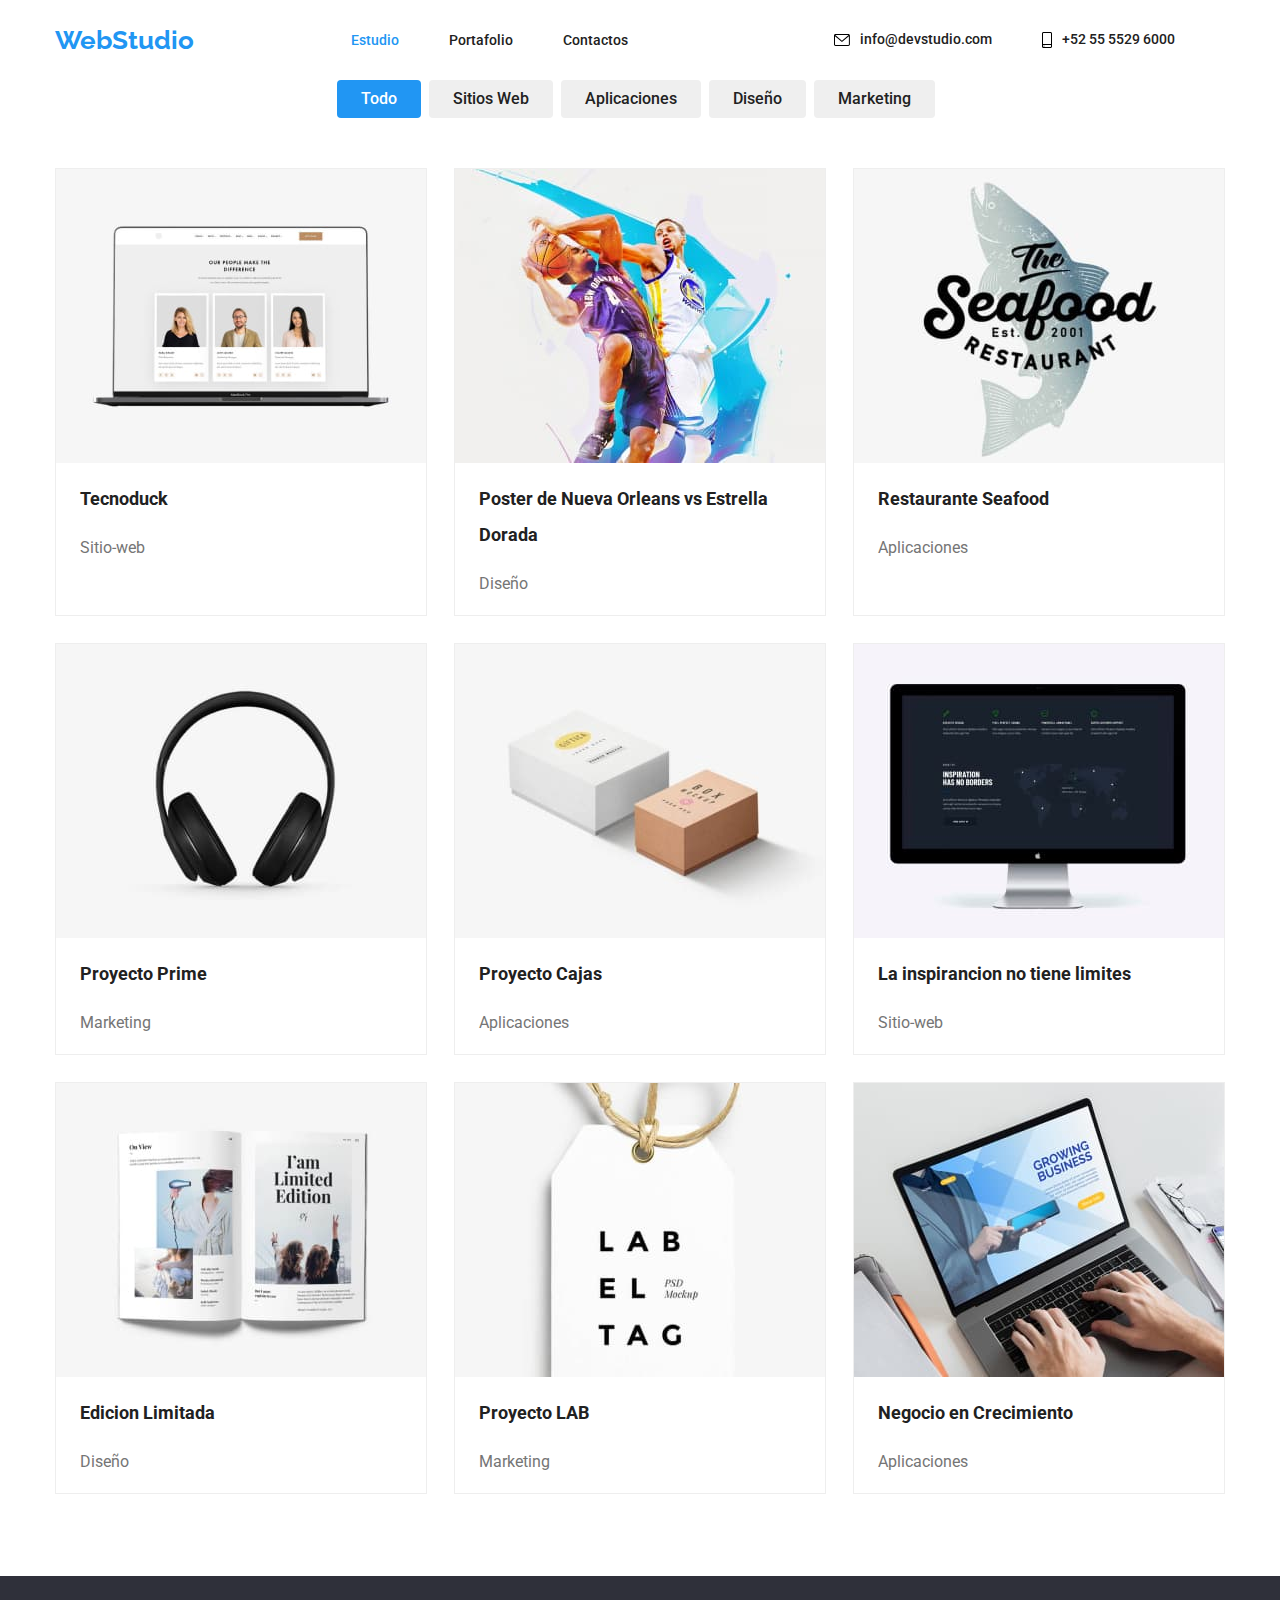
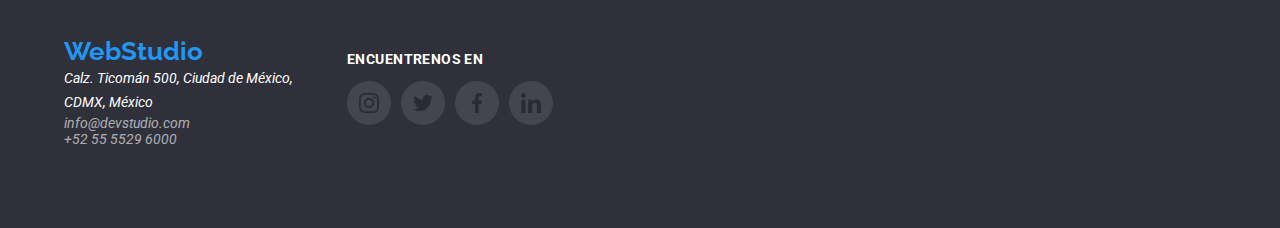
==== portafolio.html @ 68f53e1d "Add files via upload" ====
<!DOCTYPE html>
<html lang="en">
  <head>
      <meta charset="UTF-8" />
      <meta http-equiv="X-UA-Compatible" content="IE=edge" />
      <meta name="viewport" content="width=device-width, initial-scale=1.0" />
      <title>Soluciones Eficaces Para su Negocio</title>
      <link rel="stylesheet" href="https://cdnjs.cloudflare.com/ajax/libs/modern-normalize/1.0.0/modern-normalize.min.css"/>
      <link rel="stylesheet" href="css/styles.css" />
      <link rel="preconnect" href="https://fonts.googleapis.com" />
      <link rel="preconnect" href="https://fonts.gstatic.com" crossorigin />
      <link href="https://fonts.googleapis.com/css2?family=Roboto:wght@500&display=swap" rel="stylesheet"/>
      <link href="https://fonts.googleapis.com/css2?family=Raleway:wght@700&family=Roboto:wght@400;700;900&display=swap" rel="stylesheet"/>
  <body> 
     <!-- Menu de Inicio -->
    <header class="container page-header">
      <a class="webstudio" href="#">WebStudio</a>
      <nav>
        <ul class="linklist">
          <li><a class="link active" href="./index.html">Estudio</a></li>
          <li><a class="link" href="./portafolio.html">Portafolio</a></li>
          <li><a class="link" href="./contactos.html">Contactos</a></li>
        </ul>
      </nav>
       <!-- Contactos Header -->
       <ul class="contacts-header">
        <li class="contacts-svg">
          <svg width="16px" height="12px">
            <use href="images/icons.svg#icon-sobre-activable"></use>
            </svg>
          <a class="contacts" href="mailto:info@devstudio.com">info@devstudio.com</a></li>
        <li class="contacts-svg">
          <svg width="10px" height="16px">
            <use href="images/icons.svg#icon-telefono-inteligente"></use>
            </svg>
          <a class="contacts" href="tel:+525555296000">+52 55 5529 6000</a>
        </li>
      </ul>
    </header>
    <!-- Botones -->
    <main>
      <section class="container">
      <h1 hidden>Portafolio</h1>
      <ul class="listbuttons">
        <li><input class="button button-active" type="button" value="Todo" /></li> 
        <li><input class="button" type="button" value="Sitios Web" /></li>
        <li><input class="button" type="button" value="Aplicaciones" /></li>
        <li><input class="button" type="button" value="Diseño" /></li>
        <li><input class="button" type="button" value="Marketing" /></li>
      </ul>
      </section>
      <!-- Imagenes -->
      <section class="container">
        <ul class="row">
          <li class="shadow-2">
            <img src="images/imagen_2.1.jpg" alt="description" width="370" height="294" />
            <h2 class="image-title">Tecnoduck</h2>
            <p class="image-subtitle">Sitio-web</p>
          </li>
          <li class="shadow-2">
            <img src="images/imagen_2.2.jpg" alt="description" width="370" height="294" />
            <h2 class="image-title">Poster de Nueva Orleans vs Estrella Dorada</h2>
            <p class="image-subtitle">Diseño</p>
          </li>
          <li class="shadow-2">
            <img src="images/imagen_2.3.jpg" alt="description" width="370" height="294" />
            <h2 class="image-title">Restaurante Seafood</h2>
            <p class="image-subtitle">Aplicaciones</p>
          </li>
          <li class="shadow-2">
            <img src="images/imagen_2.4.jpg" alt="description" width="370" height="294" />
            <h2 class="image-title">Proyecto Prime</h2>
            <p class="image-subtitle">Marketing</p>
          </li>
          <li class="shadow-2">
            <img src="images/imagen_2.5.jpg" alt="description" width="370" height="294" />
            <h2 class="image-title">Proyecto Cajas</h2>
            <p class="image-subtitle">Aplicaciones</p>
          </li>
          <li class="shadow-2">
            <img src="images/imagen_2.6.jpg" alt="description" width="370" height="294" />
            <h2 class="image-title">La inspirancion no tiene limites</h2>
            <p class="image-subtitle">Sitio-web</p>
          </li>
          <li class="shadow-2">
            <img src="images/imagen_2.7.jpg" alt="description" width="370" height="294" />
            <h2 class="image-title">Edicion Limitada</h2>
            <p class="image-subtitle">Diseño</p>
          </li>
          <li class="shadow-2">
            <img src="images/imagen_2.8.jpg" alt="description" width="370" height="294" />
            <h2 class="image-title">Proyecto LAB</h2>
            <p class="image-subtitle">Marketing</p>
          </li>
          <li class="shadow-2">
            <img src="images/imagen_2.9.jpg" alt="description" width="370" height="294" />
            <h2 class="image-title">Negocio en Crecimiento</h2>
            <p class="image-subtitle">Aplicaciones</p>
          </li>
        </ul>
      </section>
    </main>
    <!-- Footer -->
    <footer class="foot">
      <address class="container container-address">
        <ul class="contacts-2 footer-contacts-width">
          <a class="webstudio" href="#">WebStudio</a>
          <li class="address-box">
            <a class="address" href="https://goo.gl/maps/Dm4oQiikR5Fg9yRK8" target="_blank" rel="noopener noreferrer">
              Calz. Ticomán 500, Ciudad de México, CDMX, México
            </a>
          </li>
          <li><a class="contacts-2 footer-opacity" href="mailto:info@devstudio.com">info@devstudio.com</a></li>
        <li><a class="contacts-2 footer-opacity" href="tel:+525555296000">+52 55 5529 6000</a></li>
        </ul>
        <ul class="social-media-footer-spacing">
          <p class="social-media-footer-title">ENCUENTRENOS EN</p>
          <ul class="social-media-footer-container">

          <li class="social-media-footer media-circle">
            <a class="svg-icon-color" href="#">
            <svg class="svg-media-center" width="20" height="20">
              <use href="images/icons.svg#icon-instagram-white"></use>
            </svg>
            </a>
            </li>
            <li class="social-media-footer media-circle">
              <a class="svg-icon-color" href="#">
            <svg class="svg-media-center" width="20" height="20">
              <use href="images/icons.svg#icon-twitter-white"></use>
            </svg>
              </a>

            </li>
            <li class="social-media-footer media-circle">
              <a class="svg-icon-color" href="#">
            <svg class="svg-media-center" width="20" height="20">
              <use href="images/icons.svg#icon-facebook-white"></use>
            </svg>
              </a>

            </li>
            <li class="social-media-footer media-circle">
              <a class="svg-icon-color" href="#">
            <svg class="svg-media-center" width="20" height="20">
              <use href="images/icons.svg#icon-linkedin-white"></use>
            </svg>
              </a>
            </li>
          </ul>
        </ul>
      </address>
    </footer>
  </body>
</html>
---- css/styles.css ----
:root {
  --brand-color: #2196f3;
}

body {
  background-color: white;
  font-family: "Roboto", "Arial";
  text-decoration: none;
  font-size: 14px;
  font-weight: 400;
}

svg {
  align-items: center;
  align-content: center;
  fill: currentColor;
}

a {
  text-decoration: none;
  color: currentColor;
}

.webstudio {
  color: #2196F3;
  text-decoration: none;
  font-weight: 700;
  font-size: 26px;
  line-height: 1.19;
  font-family: 'raleway';
  font-style: normal;
}

.contacts {
  color: #212121;;
  font-weight: 500;
  font-size: 14px;
  line-height: 1.14;
  list-style-type: none;
  display: flex;
  padding-right: 50px;
  text-decoration: none;
}

.contacts-header {
  display: flex;
}

.linklist {
  color: #212121;
  font-weight: 500;
  list-style: none;
  display: flex;
  justify-content: space-between;
}

.link {
  color: #212121;
  font-weight: 500;
  font-size: 14px;
  line-height: 1.14;
  margin-right: 50px;
  text-decoration: none;
}

.active {
  color: var(--brand-color);
}

.link:hover {
  color: #2196F3;
  font-weight: 500;
  font-size: 14px;
  line-height: 1.14;
}

.button {
  color: #212121;
  font-weight: 500;
  font-size: 16px;
  line-height: 1.62;
  margin-right: 8px;
  border: none;
  border-radius: 4px;
  padding: 6px 24px;
}

.button:hover, .button:focus {
  font-weight: 500;
  font-size: 16px;
  line-height: 1.62;
  cursor: pointer;
  color: white;
  background-color: #2196F3;
  box-shadow: 0px 3px 1px rgba(0, 0, 0, 0.1), 0px 1px 2px rgba(0, 0, 0, 0.08), 0px 2px 2px rgba(0, 0, 0, 0.12);
}

.button-active {
  background-color: var(--brand-color);
  color: white;
}

.solutions-greybox {
  background-color: #2f303a;
  height: 600px;
  display: flex;
  flex-direction: column;
  align-items: center;
  justify-content: center;
  text-decoration: none;
  background-image: linear-gradient(to bottom, #2f303a66, #2f303a66),
    url(../images/imagen_fondo.png);
}

.contacts:hover {
  color: #2196F3;
}

.list-image {
  list-style: none;
  display: flex;
  justify-content: space-evenly;
}

.list-image-2 {
  display: flex;
  flex-wrap: wrap;
  justify-content: center;
}


.h2title {
  align-items: center;
  justify-content: center;
  display: flex;
  font-weight: 700;
  font-size: 36px;
  line-height: 42.19px;
}

.image-title {
  color: #212121;
  font-weight: 700;
  font-size: 18px;
  line-height: 2;
  padding-left: 24px;
}

.image-subtitle {
  color: #757575;
  font-weight: 400;
  font-size: 16px;
  line-height: 1.87;
  padding-left: 24px;
}

.address {
  color: #FFFFFF;
  font-weight: 400;
  font-size: 14px;
  line-height: 1.71;
  text-decoration: none;
}

.address-box{
  width: 231px;
}

.address:hover {
  color: #2196F3;
}

.contacts-2 {
  color: #FFFFFF;
  list-style-type: none;
  text-decoration: none;
}

.contacts-2:hover {
  color: #2196F3;
}

.foot {
  background-color: #2F303A;
  height: 252px;
}

.soluciones {
  color: white;
  font-style: Roboto;
  font-size: 44px;
  font-weight: 900;
  text-align: center;
  line-height: 1.36;
}

.position-soluciones {
  width: 696px;
  height: 120px;
  top: 280px;
  left: 448px;
}

.solutions {
  background-color: #2F303A;
}

.buttonh {
  color: #FFFFFF;
  background-color: #2196F3;
  width: 261px;
  height: 50px;
  font-weight: 700;
  font-size: 16px;
  line-height: 1.87;
  cursor: pointer;
}

.buttonh:hover {
  background-color: #2196F3;
  cursor: pointer;
}

.four-points {
  list-style: none;
  display: flex;
  margin: 95px;
}

.four-points li {
  list-style: none;
}

.valuep {
  padding-right: 30px;
}

.ptitle {
  color: #212121;
  font-weight: 700;
  font-size: 14px;
  line-height: 1.14;
}

.ptext {
  color: #757575;
  font-weight: 400;
  font-size: 14px;
  line-height: 1.71;
  width: 270px;
}
.ptextteam {
  color: #757575;
  font-weight: 400;
  font-size: 16px;
  line-height: 18.75px;
}

.team-member {
  align-items: center;
  justify-content: center;
}

.teamsection {
  background-color: #F5F4FA;
  padding-top: 40px;
  height: 648px;

}

.page-header {
  display: flex;
  justify-content: space-between;
  align-items: center;
  column-gap: 100px;
  height: 80px;
  top: 0px;
  background: #FFFFFF;
}

.container {
  width: 1200px;
  margin-left: auto;
  margin-right: auto;
  padding-left: 15px;
  padding-right: 15px;
}

.AAS {
  padding-bottom: 94px;
}

.listbuttons {
  list-style: none;
  display: flex;
  justify-content: center;
  padding-bottom: 50px;
}

.shadow {
  width: 270px;
  height: 428px;
  left: 208px;
  top: 1716px;
  text-align: center;
  background: #ffffff;
  box-shadow: 0px 1px 3px rgba(0, 0, 0, 0.12), 0px 1px 1px rgba(0, 0, 0, 0.14),
    0px 2px 1px rgba(0, 0, 0, 0.2);
  border-radius: 0px 0px 4px 4px;
}

.shadow-2 {
  background: #FFFFFF;  flex-basis: calc((100% - 60px) / 3);
  border: 1px solid #EEEEEE;
}

.shadow-2:hover {
  box-shadow: 0px 1px 1px rgba(0, 0, 0, 0.12), 0px 4px 4px rgba(0, 0, 0, 0.06), 1px 4px 6px rgba(0, 0, 0, 0.16);
}

.row {
  display: flex;
  flex-wrap: wrap;
  justify-content: center;
  gap: 27px;
  padding-bottom: 82px;
}

ul {
list-style-type: none;
padding: 0;
margin: 0;
}

.icon {
  border: 2px dashed #2a2a2a;
  border-radius: 8px;
  fill: #2a2a2a;
}

.icon:hover {
  fill: #03a9f4;
}

.paragraph-svg {
  background-color: #f5f4fa;
  padding-left: 100px;
  padding-right: 100px;
  padding-bottom: 25px;
  padding-top: 25px;
}

.icon-size{
  width: 70px;
  height: 70px;
}

.footer-image-subtitle {
  align-items: center;
  position: relative;
  margin: 0px;
  padding: 0px;
  border-width: 1px;
  border-style: initial;
  border-color: initial;
  border-image: initial;
}

.contacts-svg {
  display: flex;
  align-items: center;
  justify-content: space-between;
  fill: currentColor;
  gap: 10px;
}

.contacts-svg:hover {
  color: #2196F3;
  fill: #2196F3;
}

.black-background-image {
  position: absolute;
  bottom: 0;
  left: 0;
  width: 100%;
  height: 70px;
  background: rgba(47, 48, 58, 0.8);
  display: flex;
  justify-content: center;
  align-items: center;
  margin: 0;
}

.black-background-image p {
  color: #FFFFFF;
  font-size: 14px;
  font-weight: 700;
  line-height: 16px;
  text-align: center;
  margin: 0;
  padding: 0 20px;
}

.image-container {
  position: relative;
  width: 370px;
  height: 294px;
  overflow: hidden;
}

.team-icons {
  display: flex;
  align-items: center;
  justify-content: center;
  gap: 10px;
  color: #afb1b8;
}

.social-media {
  display: flex;
  align-items: center;
  justify-content: center;
  border-radius: 50%;
  height: 44px;
  width: 44px;
}

.social-media:hover {
  background-color: #2196F3;
  color: white;
}

.clientes-title {
  font-weight: 700;
  font-size: 36px;
  line-height: 1.1;
  text-align: center;
}

.container-clientes {
  display: flex;
  flex-wrap: wrap;
  gap: 20px;
  border: 1px #afb1b8;
  border-radius: 4px;
  padding-bottom: 151px;
}

.Regular-customers-icons {
  display: flex;
  justify-content: center;
  align-items: center;
  fill: #afb1b8;
  gap: 30px;
  margin: 21px 64px;
}

.clientes-cuadro{
  border: 2px solid #AFB1B8;
  border-radius: 1px;
  color: #AFB1B8;
}

.clientes-cuadro:hover {
  border-color: #2196F3;
  width: 174px;
  height: 89px;
  color: var(--brand-color);
}

.container-address {
  display: flex;
  align-items: center;
  gap: 70px;
  display: flex;
  justify-content: center;
  padding-left: 215px;
  padding-right: 878px;
  padding-top: 60px;
  padding-bottom: 60px;

}
.social-media-footer-spacing {
padding-bottom: 20px;
}

.footer-contacts-width {
  width: 213px;
}

.social-media-footer-title {
font-family: 'Roboto';
font-style: normal;
font-weight: 700;
font-size: 14px;
line-height: 16px;
letter-spacing: 0.03em;
text-transform: uppercase;
color: #FFFFFF;
}

.social-media-footer-container {
  display: flex;
  align-items: center;
  gap: 10px;
}

.social-media-footer {
  gap: 10px;
  width: 44px;
  height: 44px;
  
}

.media-circle {
  border-radius: 50%;
  background-color: white;
  opacity: 10%;
}

.social-media-footer:hover {
  background-color: #2196F3;
  color: white;
  opacity: 100%;
}

.footer-opacity {
  opacity: 60%;
}

.svg-media-center {
  justify-content: center;
  display: flex;
  margin: 12px;
}
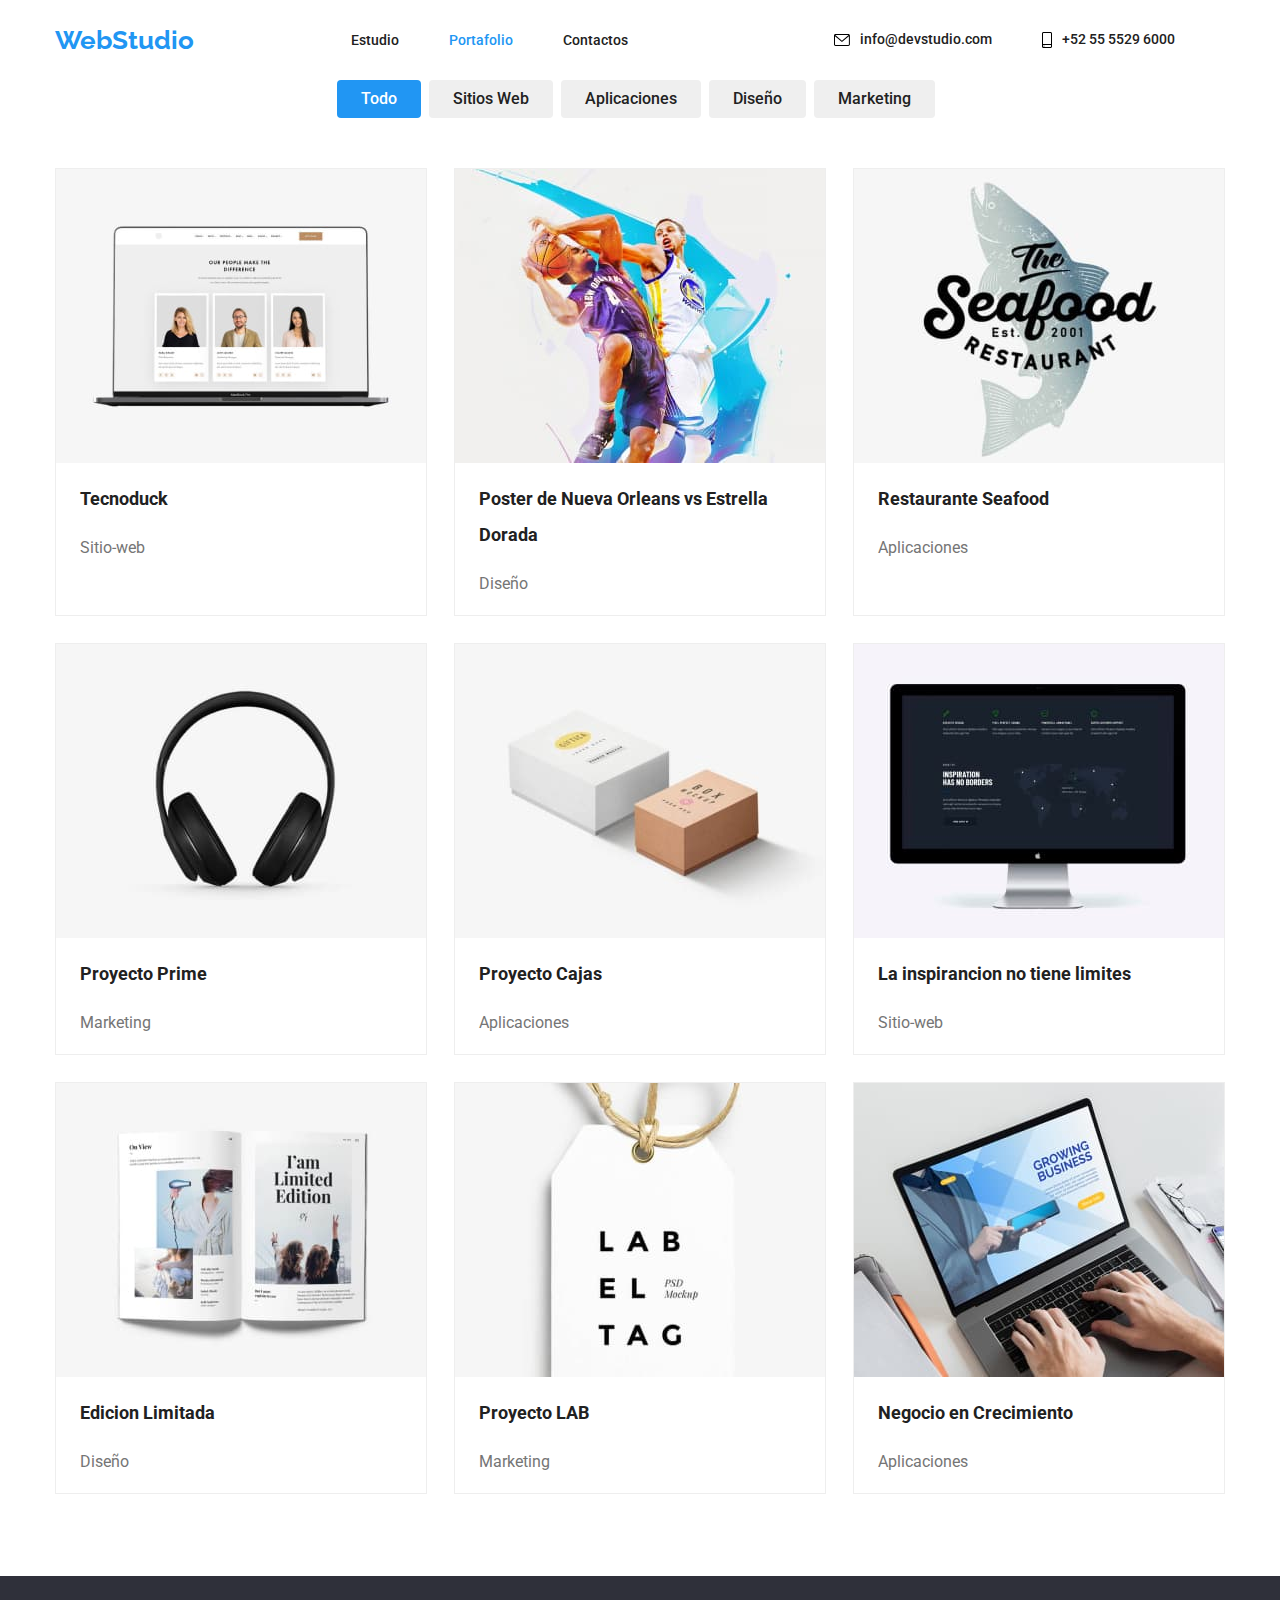
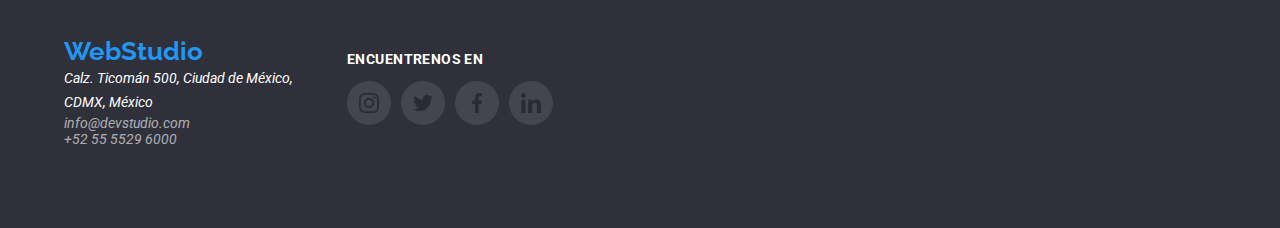
==== commit 3d90e46f: "Add files via upload" ====
--- a/portafolio.html
+++ b/portafolio.html
@@ -17,8 +17,8 @@
       <a class="webstudio" href="#">WebStudio</a>
       <nav>
         <ul class="linklist">
-          <li><a class="link active" href="./index.html">Estudio</a></li>
-          <li><a class="link" href="./portafolio.html">Portafolio</a></li>
+          <li><a class="link" href="./index.html">Estudio</a></li>
+          <li><a class="link active" href="./portafolio.html">Portafolio</a></li>
           <li><a class="link" href="./contactos.html">Contactos</a></li>
         </ul>
       </nav>
@@ -51,52 +51,125 @@
       </section>
       <!-- Imagenes -->
       <section class="container">
-        <ul class="row">
-          <li class="shadow-2">
+        <ul class="rows">
+
+      <div class="shadow-2">
+        <div class="card-image">
+          <div class="card-container">
             <img src="images/imagen_2.1.jpg" alt="description" width="370" height="294" />
+            <div class="card-animation">
+              <p>Tecnoduck es una plataforma de distribución de coronavirus de última generación. Las compañías usan esta plataforma para el espionaje digital y los ataques a los servidores seguros de la competencia.</p>
+            </div>
             <h2 class="image-title">Tecnoduck</h2>
             <p class="image-subtitle">Sitio-web</p>
-          </li>
-          <li class="shadow-2">
+          </div>
+        </div>
+      </div>
+
+          <div class="shadow-2">
+            <div class="card-image">
+              <div class="card-container">
             <img src="images/imagen_2.2.jpg" alt="description" width="370" height="294" />
+            <div class="card-animation">
+              <p>Lorem ipsum, dolor sit amet consectetur adipisicing elit. Incidunt ipsa consequatur iste molestias dolore animi architecto eum aperiam accusantium! Illo explicabo, commodi iusto harum odit quas reiciendis dicta ab aliquid.</p>
+            </div>
             <h2 class="image-title">Poster de Nueva Orleans vs Estrella Dorada</h2>
             <p class="image-subtitle">Diseño</p>
-          </li>
-          <li class="shadow-2">
+          </div>
+        </div>
+      </div>
+
+      <div class="shadow-2">
+        <div class="card-image">
+          <div class="card-container">
             <img src="images/imagen_2.3.jpg" alt="description" width="370" height="294" />
+            <div class="card-animation">
+              <p>Lorem ipsum, dolor sit amet consectetur adipisicing elit. Incidunt ipsa consequatur iste molestias dolore animi architecto eum aperiam accusantium! Illo explicabo, commodi iusto harum odit quas reiciendis dicta ab aliquid.</p>
+            </div>
             <h2 class="image-title">Restaurante Seafood</h2>
             <p class="image-subtitle">Aplicaciones</p>
-          </li>
-          <li class="shadow-2">
+          </div>
+        </div>
+      </div>
+
+          <div class="shadow-2">
+            <div class="card-image">
+              <div class="card-container">
             <img src="images/imagen_2.4.jpg" alt="description" width="370" height="294" />
+            <div class="card-animation">
+              <p>Lorem ipsum, dolor sit amet consectetur adipisicing elit. Incidunt ipsa consequatur iste molestias dolore animi architecto eum aperiam accusantium! Illo explicabo, commodi iusto harum odit quas reiciendis dicta ab aliquid.</p>
+            </div>
             <h2 class="image-title">Proyecto Prime</h2>
             <p class="image-subtitle">Marketing</p>
-          </li>
-          <li class="shadow-2">
+          </div>
+        </div>
+      </div>
+
+          <div class="shadow-2">
+            <div class="card-image">
+              <div class="card-container">
             <img src="images/imagen_2.5.jpg" alt="description" width="370" height="294" />
+            <div class="card-animation">
+              <p>Lorem ipsum, dolor sit amet consectetur adipisicing elit. Incidunt ipsa consequatur iste molestias dolore animi architecto eum aperiam accusantium! Illo explicabo, commodi iusto harum odit quas reiciendis dicta ab aliquid.</p>
+            </div>
             <h2 class="image-title">Proyecto Cajas</h2>
             <p class="image-subtitle">Aplicaciones</p>
-          </li>
-          <li class="shadow-2">
+          </div>
+        </div>
+      </div>
+
+          <div class="shadow-2">
+            <div class="card-image">
+              <div class="card-container">
             <img src="images/imagen_2.6.jpg" alt="description" width="370" height="294" />
+            <div class="card-animation">
+              <p>Lorem ipsum, dolor sit amet consectetur adipisicing elit. Incidunt ipsa consequatur iste molestias dolore animi architecto eum aperiam accusantium! Illo explicabo, commodi iusto harum odit quas reiciendis dicta ab aliquid.</p>
+            </div>
             <h2 class="image-title">La inspirancion no tiene limites</h2>
             <p class="image-subtitle">Sitio-web</p>
-          </li>
-          <li class="shadow-2">
+          </div>
+        </div>
+      </div>
+
+          <div class="shadow-2">
+            <div class="card-image">
+              <div class="card-container">
             <img src="images/imagen_2.7.jpg" alt="description" width="370" height="294" />
+            <div class="card-animation">
+              <p>Lorem ipsum, dolor sit amet consectetur adipisicing elit. Incidunt ipsa consequatur iste molestias dolore animi architecto eum aperiam accusantium! Illo explicabo, commodi iusto harum odit quas reiciendis dicta ab aliquid.</p>
+            </div>
             <h2 class="image-title">Edicion Limitada</h2>
             <p class="image-subtitle">Diseño</p>
-          </li>
-          <li class="shadow-2">
+          </div>
+        </div>
+      </div>
+
+          <div class="shadow-2">
+            <div class="card-image">
+              <div class="card-container">
             <img src="images/imagen_2.8.jpg" alt="description" width="370" height="294" />
+            <div class="card-animation">
+              <p>Lorem ipsum, dolor sit amet consectetur adipisicing elit. Incidunt ipsa consequatur iste molestias dolore animi architecto eum aperiam accusantium! Illo explicabo, commodi iusto harum odit quas reiciendis dicta ab aliquid.</p>
+            </div>
             <h2 class="image-title">Proyecto LAB</h2>
             <p class="image-subtitle">Marketing</p>
-          </li>
-          <li class="shadow-2">
+          </div>
+        </div>
+      </div>
+
+          <div class="shadow-2">
+            <div class="card-image">
+              <div class="card-container">
             <img src="images/imagen_2.9.jpg" alt="description" width="370" height="294" />
+            <div class="card-animation">
+              <p>Lorem ipsum, dolor sit amet consectetur adipisicing elit. Incidunt ipsa consequatur iste molestias dolore animi architecto eum aperiam accusantium! Illo explicabo, commodi iusto harum odit quas reiciendis dicta ab aliquid.</p>
+            </div>
             <h2 class="image-title">Negocio en Crecimiento</h2>
             <p class="image-subtitle">Aplicaciones</p>
-          </li>
+          </div>
+        </div>
+      </div>
+      
         </ul>
       </section>
     </main>
--- a/css/styles.css
+++ b/css/styles.css
@@ -61,6 +61,7 @@
   line-height: 1.14;
   margin-right: 50px;
   text-decoration: none;
+  transition: color 250ms cubic-bezier(0.4, 0, 0.2, 1);
 }
 
 .active {
@@ -83,6 +84,7 @@
   border: none;
   border-radius: 4px;
   padding: 6px 24px;
+  transition: color 250ms cubic-bezier(0.4, 0, 0.2, 1);
 }
 
 .button:hover, .button:focus {
@@ -203,17 +205,6 @@
 
 .solutions {
   background-color: #2F303A;
-}
-
-.buttonh {
-  color: #FFFFFF;
-  background-color: #2196F3;
-  width: 261px;
-  height: 50px;
-  font-weight: 700;
-  font-size: 16px;
-  line-height: 1.87;
-  cursor: pointer;
 }
 
 .buttonh:hover {
@@ -312,13 +303,14 @@
 .shadow-2 {
   background: #FFFFFF;  flex-basis: calc((100% - 60px) / 3);
   border: 1px solid #EEEEEE;
+  cursor: pointer;
 }
 
 .shadow-2:hover {
   box-shadow: 0px 1px 1px rgba(0, 0, 0, 0.12), 0px 4px 4px rgba(0, 0, 0, 0.06), 1px 4px 6px rgba(0, 0, 0, 0.16);
 }
 
-.row {
+.rows {
   display: flex;
   flex-wrap: wrap;
   justify-content: center;
@@ -424,6 +416,7 @@
   border-radius: 50%;
   height: 44px;
   width: 44px;
+  transition: color 250ms cubic-bezier(0.4, 0, 0.2, 1);
 }
 
 .social-media:hover {
@@ -460,6 +453,7 @@
   border: 2px solid #AFB1B8;
   border-radius: 1px;
   color: #AFB1B8;
+  transition: color 250ms cubic-bezier(0.4, 0, 0.2, 1);
 }
 
 .clientes-cuadro:hover {
@@ -517,6 +511,7 @@
   border-radius: 50%;
   background-color: white;
   opacity: 10%;
+  transition: color 250ms cubic-bezier(0.4, 0, 0.2, 1);
 }
 
 .social-media-footer:hover {
@@ -535,3 +530,110 @@
   margin: 12px;
 }
 
+.card-animation {
+  position: absolute;
+  top: 0;
+  width: 370px;
+  height: 294px;
+  background-color: rgba(33, 150, 243, 0.9);
+  color: #ffffff;
+  letter-spacing: 0.03em;
+  font-size: 18px;
+  line-height: 1.56;
+  padding: 63px 24px;
+
+  transform: translateY(155%);
+  transition: transform 250ms ease;
+  transition-timing-function: cubic-bezier(0.4, 0, 0.2, 1);
+}
+
+.card-container:hover .card-animation {
+  transform: translateY(0%);
+  }
+
+.card-container {
+  width: 370px;
+  background: white;
+}
+
+.card-image {
+  position: relative;
+  overflow: hidden;
+}
+
+.backdrop {
+  position: fixed;
+  top: 0;
+  left: 0;
+  width: 100%;
+  height: 100%;
+  background-color: rgba(0, 0, 0, 0.2);
+  display: flex;
+  justify-content: center;
+  align-items: center;
+  z-index: 999;
+}
+
+.is-hidden {
+  visibility: hidden;
+  opacity: 0;
+  pointer-events: none;
+}
+
+.modal {
+  width: 528px;
+  height: 581px;
+  background-color: #ffffff;
+  border-radius: 4px;
+  display: flex;
+  justify-content: center;
+  align-items: center;
+  box-shadow: 0px 1px 3px rgba(0, 0, 0, 0.12), 0px 1px 1px rgba(0, 0, 0, 0.14), 0px 2px 1px rgba(0, 0, 0, 0.2);
+  border-radius: 4px;
+}
+
+.data-modal-open {
+  background: var(--brand-color);
+  box-shadow: 0px 4px 4px rgba(0, 0, 0, 0.15);
+  border-radius: 4px;
+  border-color: var(--brand-color);
+  font-style: normal;
+  font-weight: 700;
+  font-size: 16px;
+  align-items: center;
+  text-align: center;
+  letter-spacing: 0.06em;
+  color: #FFFFFF;
+  background-color: #2196F3;
+  width: 261px;
+  height: 50px;
+  line-height: 1.87;
+  cursor: pointer;
+}
+
+.data-modal-close {
+  position: absolute;
+  top: 210px;
+  right: 700px;
+  width: 30px;
+  height: 30px;
+  padding: 10px;
+  font-size: 11px;
+  font-weight: bold;
+  color: #000000;
+  border: 1px solid rgba(0, 0, 0, 0.1);
+  border-radius: 50%;
+  background-color: #ffffff;
+  cursor: pointer;
+  display: flex;
+  justify-content: center;
+  align-items: center;
+}
+
+.solutions .data-modal-open.is-active .backdrop {
+  visibility: visible;
+  opacity: 1;
+  pointer-events: auto;
+  transition: color 250ms cubic-bezier(0.4, 0, 0.2, 1);
+
+}
